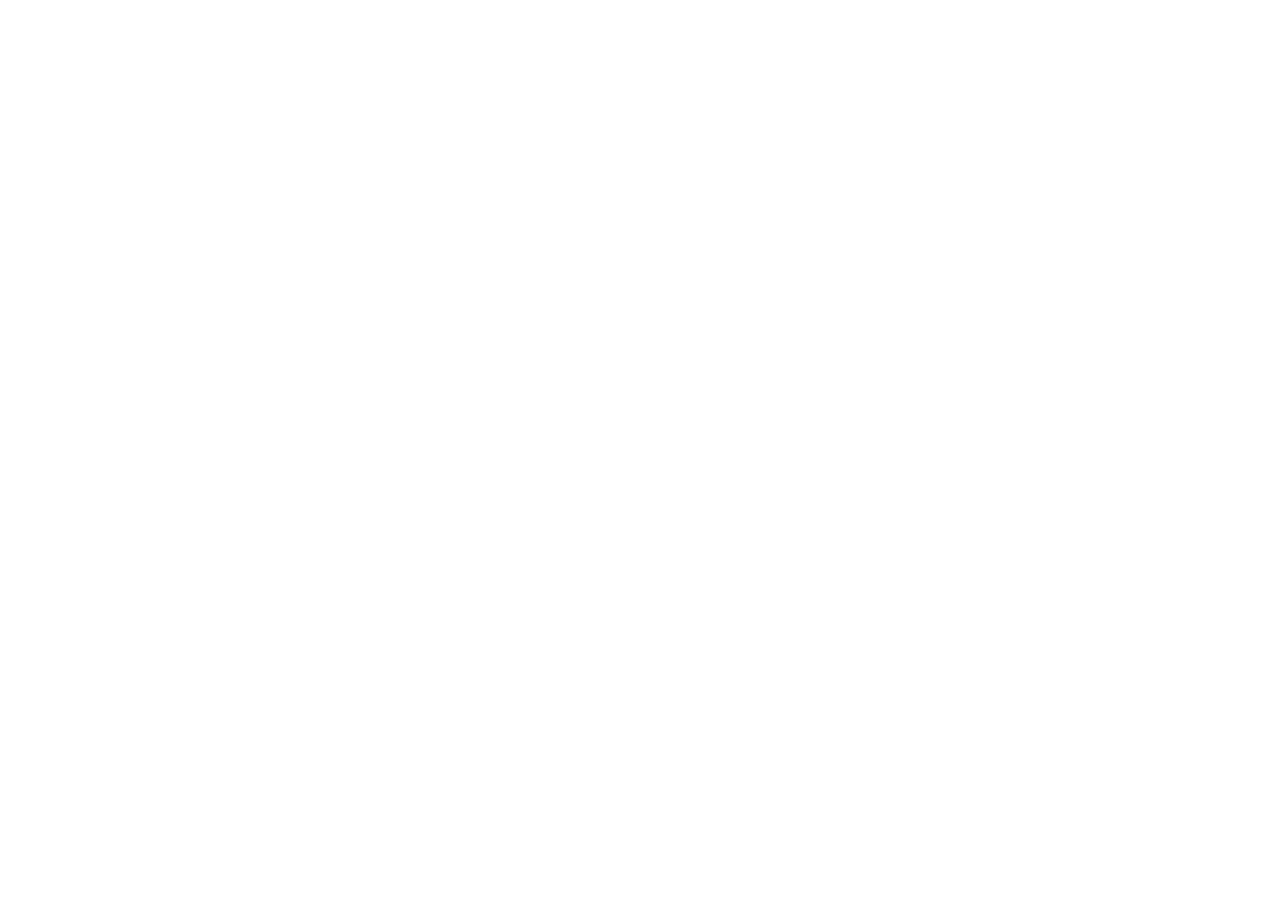
==== index.html @ 25ae1224 "Add basic structure of website." ====
<!DOCTYPE html>
<html lang="de">
<head>
<meta charset="UTF-8">
<meta name="viewport" content="width=device-width, initial-scale=1.0">
<title> markjahnke.de</title>
<link href="https://fonts.googleapis.com/css2?family=JetBrains+Mono:wght@400;700&family=Inter:wght@400;600&display=swap" rel="stylesheet">
</head>

</html>
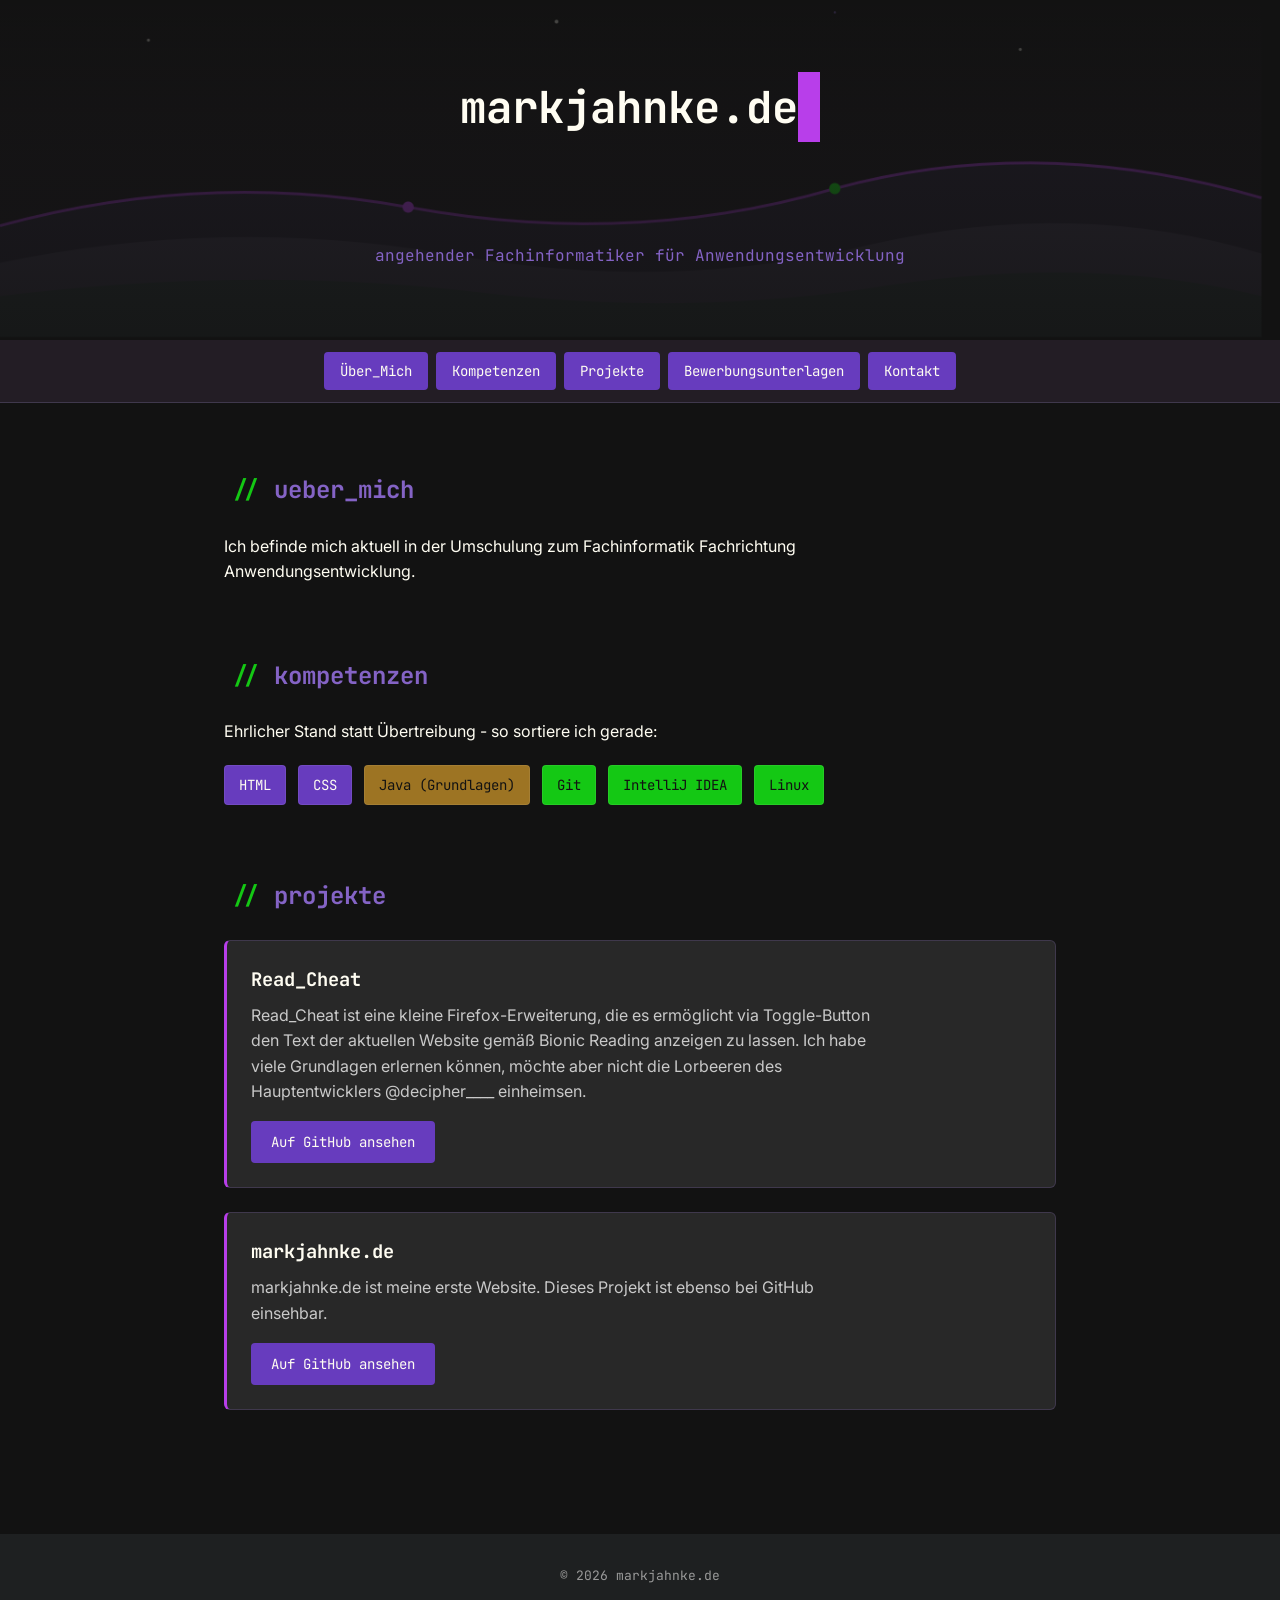
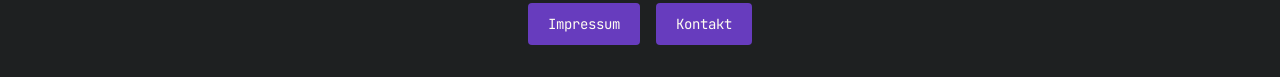
==== commit a5a0e23e: "add subpages and expand legal notice" ====
--- a/index.html
+++ b/index.html
@@ -1,10 +1,98 @@
 <!DOCTYPE html>
-<html lang="de">
-<head>
-<meta charset="UTF-8">
-<meta name="viewport" content="width=device-width, initial-scale=1.0">
-<title> markjahnke.de</title>
-<link href="https://fonts.googleapis.com/css2?family=JetBrains+Mono:wght@400;700&family=Inter:wght@400;600&display=swap" rel="stylesheet">
-</head>
+<html lang="de" xmlns="http://www.w3.org/1999/html">
+    <head>
+        <meta charset="UTF-8">
+        <meta name="viewport" content="width=device-width, initial-scale=1.0">
+        <title> markjahnke.de</title>
+        <link href="https://fonts.googleapis.com/css2?family=JetBrains+Mono:wght@400;700&family=Inter:wght@400;600&display=swap" rel="stylesheet">
+        <link rel="stylesheet" href="css/style.css">
+        <link rel="icon" type="image/png" href="images/hero-banner-bewerbungsunterlagen.png">
+    </head>
 
+<body>
+
+<header id="hero-banner">
+        <h1> markjahnke.de<span class="cursor">&nbsp;</span></h1>
+        <p>angehender Fachinformatiker für Anwendungsentwicklung</p>
+</header>
+
+<header class="nav-bar">
+    <nav>
+        <ul class="nav-menu">
+            <li><a href="#ueber-mich" class="btn">Über_Mich</a></li>
+            <li><a href="#kompetenzen" class="btn">Kompetenzen</a></li>
+            <li><a href="projekte" class="btn">Projekte</a> </li>
+            <li class="dropdown">
+                <a href="#bewerbungsunterlagen" class="btn">Bewerbungsunterlagen</a>
+                <ul class="dropdown-menu">
+                    <li><a href="persoenliches_profil.html" class="btn">Persönliches_Profil</a></li>
+                    <li><a href="lebenslauf.html" class="btn">Lebenslauf</a></li>
+                </ul>
+            </li>
+            <li><a href="mailto:mark@jahnke-hattingen.de?subject=Kontaktanfrage" class="btn">Kontakt</a></li>
+        </ul>
+    </nav>
+</header>
+
+<main>
+
+    <section id="ueber-mich">
+        <h2>ueber_mich</h2>
+        <p>
+            Ich befinde mich aktuell in der Umschulung zum Fachinformatik Fachrichtung
+            Anwendungsentwicklung.
+        </p>
+    </section>
+
+    <section id="kompetenzen">
+        <h2>kompetenzen</h2>
+        <p>Ehrlicher Stand statt Übertreibung - so sortiere ich gerade:</p>
+        <div class="tag-grid">
+            <span class="tag tag-frontend">HTML</span>
+            <span class="tag tag-frontend">CSS</span>
+            <span class="tag tag-learning">Java (Grundlagen)</span>
+            <span class="tag tag-tools">Git</span>
+            <span class="tag tag-tools">IntelliJ IDEA</span>
+            <span class="tag tag-tools">Linux</span>
+        </div>
+    </section>
+
+    <section id="projekte">
+        <h2>projekte</h2>
+        <div class="project-card">
+            <h3>Read_Cheat</h3>
+            <p>
+                Read_Cheat ist eine kleine Firefox-Erweiterung,
+                die es ermöglicht via Toggle-Button den Text der
+                aktuellen Website gemäß Bionic Reading anzeigen zu
+                lassen. Ich habe viele Grundlagen erlernen können,
+                möchte aber nicht die Lorbeeren des Hauptentwicklers
+                @decipher____ einheimsen.
+            </p>
+            <a href="#" class="btn">Auf GitHub ansehen</a>
+        </div>
+
+        <div class="project-card">
+            <h3>markjahnke.de</h3>
+            <p>
+                markjahnke.de ist meine erste Website.
+                Dieses Projekt ist ebenso bei GitHub einsehbar.
+            </p>
+            <a href="#" class="btn">Auf GitHub ansehen</a>
+        </div>
+
+
+    </section>
+
+</main>
+
+<footer>
+    <div class="footer-content">
+        <p>&copy; 2026 markjahnke.de</p>
+        <a href="impressum.html" class="btn">Impressum</a>
+        <a href="mailto:mark@jahnke-hattingen.de?subject=Kontaktanfrage" class="btn">Kontakt</a>
+    </div>
+</footer>
+
+</body>
 </html>
--- a/css/style.css
+++ b/css/style.css
@@ -0,0 +1,498 @@
+
+
+/*
+CSS-VARIABLEN:
+Mit --name definiert man einmal eine Farbe,
+die überall mit var(--name) wiederverwendet
+werden kann. Ändert man den Wert in Root,
+so ändert sich der Wert überall auf der Seite.
+ */
+:root {
+    --bg-base: #121212;
+    --bg-dark: #1E2021;
+    --bg-card: #282828;
+    --bg-nav: #231D25;
+    --bg-dropdown: #292335;
+    --border-violet: #3F384C;
+    --accent: #673CBE;
+    --accent-light: #8463C5;
+    --accent-signature: #B83EEA;
+    --tag-green: #14C814;
+    --tag-orange: #997121;
+    --tag-yellow: #9D7423;
+    --tag-blue: #2A3F8F;
+    --tag-red: #EE5E62;
+    --text-main: #FFFDF2;
+    --font-mono: 'JetBrains Mono', monospace;
+    --font-sans: 'Inter', system-ui, sans-serif;
+    --link-color: var(--tag-green)
+}
+
+/*
+Grund-Reset, damit Browser-Standardabstände nicht stören
+ */
+* {
+    margin: 0;
+    padding: 0;
+    box-sizing: border-box; /* Padding wird in die Breite eingerechnet, nicht addiert. */
+}
+
+body {
+    background-color: var(--bg-base);
+    color: var(--text-main);
+    font-family: var(--font-sans);
+    line-height: 1.6;
+}
+
+/* ===========================
+    HERO-BANNER
+ ============================*/
+#hero-banner {
+    background-image:
+        linear-gradient(180deg, rgba(18,18,18,0.55), rgba(18,18,18,0.85)),
+        url("../images/hero-banner-bewerbungsunterlagen.png");
+/*
+Würde ich ein Hero-Banner-Bild haben wollen müsste hier folgendes stehen:
+url("images/hero-banner.png");
+ */
+
+    background-size: cover;
+    background-position: center;
+    height: 340px;
+    display: flex;
+    flex-direction: column;
+    align-items: center;
+    justify-content: center;
+    text-align: center;
+}
+
+#hero-banner h1 {
+    font-family: var(--font-mono);
+    font-size: 44px;
+    color: var(--text-main);
+    margin-bottom: 101px;
+}
+
+.cursor {
+    display: inline-block;
+    width: 0.5em;
+    background-color: var(--accent-signature);
+    animation: blink 1s steps(1) infinite;
+}
+@keyframes blink {
+    50% { opacity: 0; }
+}
+
+#hero-banner p {
+    font-family: var(--font-mono);
+    color: var(--accent-light);
+    margin-top: 0px;
+    font-size: 16px;
+    margin-bottom: 0px;
+  }
+
+/* ==========================
+    NAVIGATION
+ ==========================*/
+header.nav-bar {
+    background-color: var(--bg-nav);
+    border-bottom: 1px solid var(--border-violet);
+}
+
+.nav-menu {
+    list-style: none;
+    display: flex;
+    justify-content: center;
+    flex-wrap: wrap;
+    gap: 8px;
+    padding: 12px 0;
+}
+
+.nav-menu a {
+    display: inline-block;
+    padding: 8px 16px;
+    color: var(--text-main);
+    text-decoration: none;
+    font-size: 14px;
+    font-family: var(--font-mono);
+    border-radius: 4px;
+    transition: background-color 0.2s ease, color 0.2s ease;
+}
+
+.nav-menu a:hover {
+    background-color: var(--accent);
+    color: var(--text-main);
+}
+
+a {
+    color: var(--link-color);
+}
+
+a:hover {
+    color: var(--accent-light);
+}
+
+.dropdown {
+    position: relative;
+}
+
+.dropdown-menu {
+    display: none;
+    position: absolute;
+    top: 100%;
+    left: 0;
+    background-color: var(--bg-dropdown);
+    border: 1px solid var(--border-violet);
+    list-style: none;
+    min-width: 180px;
+    padding: 6px 0;
+    z-index: 10;
+}
+
+.dropdown:hover .dropdown-menu {
+    display: block;
+}
+
+.dropdown-menu li a {
+    display: block;
+    padding: 8px 16px;
+    font-size: 13px;
+}
+
+.dropdown-menu li a:hover {
+    background-color: var(--accent);
+}
+
+/* ==================
+    Hauptinhalt
+==================== */
+main {
+    max-width: 880px;
+    margin: auto;
+    padding: 60px 24px;
+}
+
+section {
+    margin-bottom: 64px;
+}
+
+h2 {
+    font-family: var(--font-mono);
+    font-size: 24px;
+    color: var(--accent-light);
+    margin-bottom: 16px;
+    padding: 8px;
+}
+
+h2::before {
+    content: "// ";
+    color: var(--tag-green);
+}
+
+section p {
+    max-width: 640px;
+}
+
+/*
+SKILL-TAGS
+Jede Farbe steht für eine Kategorie -
+ wie Syntax-Highlighting im Editor.
+ */
+.tag-grid {
+    display: flex;
+    flex-wrap: wrap;
+    gap: 12px;
+    margin-top: 20px;
+}
+
+.tag {
+    font-family: var(--font-mono);
+    font-size: 14px;
+    padding: 8px 14px;
+    border-radius: 4px;
+    color: var(--text-main);
+    border: 1px solid rgba(255,255,255,0.08);
+}
+
+.tag-frontend   { background-color: var(--accent); }
+.tag-tools      { background-color: var(--tag-green); color: #121212; }
+.tag-logik      { background-color: var(--tag-blue); }
+.tag-learning   { background-color: var(--tag-yellow); color: #121212; }
+.tag-soft       { background-color: var(--accent-light); }
+
+/* ====================
+    PROJEKT-KARTE
+===================== */
+.project-card {
+    background-color: var(--bg-card);
+    border: 1px solid var(--border-violet);
+    border-left: 3px solid var(--accent-signature);
+    padding: 24px;
+    border-radius: 6px;
+}
+
+.project-card + .project-card {
+    margin-top: 24px;
+}
+
+.project-card h3 {
+    font-family: var(--font-mono);
+    color: var(--text-main);
+    margin-bottom: 8px;
+}
+
+.project-card p {
+    color: #c9c9c9;
+    margin-bottom: 16px;
+}
+
+.btn {
+    display: inline-block;
+    padding: 10px 20px;
+    background-color: var(--accent);
+    color: var(--text-main);
+    text-decoration: none;
+    border-radius: 4px;
+    font-family: var(--font-mono);
+    font-size: 14px;
+    transition: background-color 0.2s ease;
+}
+
+.btn:hover {
+    background-color: var(--accent-light);
+}
+
+/* ================
+    FOOTER
+=================== */
+footer {
+    text-align: center;
+    background-color: var(--bg-dark);
+    padding-top: 0;
+}
+
+#hero-bottom-banner {
+    width: 100%;
+    height: auto;
+    display: block;
+}
+
+footer .footer-content {
+    padding: 32px 24px;
+}
+
+footer p {
+    color: #9a9a9a;
+    font-size: 13px;
+    margin-bottom: 16px;
+    font-family: var(--font-mono);
+}
+
+footer .btn {
+    margin: 0 6px;
+}
+
+/*
+Hier folgt das Styling des Lebenslaufs.
+ */
+.lebenslauf-header {
+    margin-bottom: 48px;
+    padding-bottom: 16px;
+    border-bottom: 1px solid var(--border-violet);
+}
+
+.lebenslauf-header h1 {
+    font-family: var(--font-mono);
+    font-size: 28px;
+    font-weight: 400;
+    color: var(--text-main);
+    border-left: none;
+    padding-left: 0;
+}
+
+.slash {
+    color: var(--tag-green);
+    font-size: 32px;
+    font-weight: 700;
+    margin-right: 8px;
+}
+
+.lebenslauf-header .label {
+    font-family: var(--font-mono);
+    font-size: 12px;
+    color: var(--accent-light);
+    letter-spacing: 0.12em;
+    text-transform: uppercase;
+}
+
+/* Timeline-Container */
+.timeline {
+    position: relative;
+    padding-left: 0;
+}
+
+/* Vertikale Linie */
+.timeline::before {
+    content: "";
+    position: absolute;
+    left: 120px;
+    top: 0;
+    bottom: 0;
+    width: 1px;
+    background: linear-gradient(
+            to bottom,
+            var(--accent-signature),
+            var(--accent) 60%,
+            var(--border-violet)
+    );
+}
+
+.timeline-item {
+    display: grid;
+    grid-template-columns: 120px 32px 1fr;
+    gap: 0 0;
+    margin-bottom: 32px;
+    position: relative;
+}
+
+/* Jahreszahl links */
+.timeline-date {
+    font-family: var(--font-mono);
+    font-size: 11px;
+    color: #6a6a6a;
+    text-align: right;
+    padding-right: 16px;
+    padding-top: 18px;
+    line-height: 1.4;
+    white-space: nowrap;
+}
+
+.timeline-date .date-current {
+    color: var(--accent-signature);
+    font-weight: 700;
+}
+
+/* Punkt auf der Linie */
+.timeline-dot {
+    display: flex;
+    align-items: flex-start;
+    justify-content: center;
+    padding-top: 20px;
+    position: relative;
+    z-index: 1;
+}
+
+.timeline-dot::after {
+    content: "";
+    width: 10px;
+    height: 10px;
+    border-radius: 50%;
+    background-color: var(--accent);
+    border: 2px solid var(--bg-base);
+    flex-shrink: 0;
+}
+
+.timeline-item.aktuell .timeline-dot::after {
+    background-color: var(--accent-signature);
+    box-shadow: 0 0 8px var(--accent-signature);
+}
+
+/* Karte rechts */
+.timeline-card {
+    background-color: var(--bg-card);
+    border: 1px solid var(--border-violet);
+    border-radius: 4px;
+    padding: 18px 20px;
+    margin-left: 16px;
+}
+
+.timeline-card h3 {
+    font-family: var(--font-sans);
+    font-size: 15px;
+    font-weight: 600;
+    color: var(--text-main);
+    margin-bottom: 4px;
+}
+
+.timeline-card .institution {
+    font-family: var(--font-mono);
+    font-size: 12px;
+    color: var(--accent-signature);
+    margin-bottom: 8px;
+}
+
+.timeline-card .institution span {
+    color: #555;
+    margin: 0 6px;
+}
+
+.timeline-card p {
+    font-family: var(--font-sans);
+    font-size: 13px;
+    color: #a0a0a0;
+    line-height: 1.6;
+    max-width: 100%;
+    margin-bottom: 10px;
+}
+
+/* Tag-Chips in der Timeline */
+.timeline-tags {
+    display: flex;
+    flex-wrap: wrap;
+    gap: 6px;
+    margin-top: 8px;
+}
+
+.timeline-tag {
+    font-family: var(--font-mono);
+    font-size: 11px;
+    padding: 3px 10px;
+    border-radius: 3px;
+    color: var(--text-main);
+    background-color: rgba(103, 60, 190, 0.25);
+    border: 1px solid var(--accent);
+}
+
+.timeline-tag.green  { background-color: rgba(20, 200, 20, 0.12); border-color: var(--tag-green); color: var(--tag-green); }
+.timeline-tag.yellow { background-color: rgba(157, 116, 35, 0.2); border-color: var(--tag-yellow); }
+.timeline-tag.blue   { background-color: rgba(42, 63, 143, 0.3); border-color: #4a6abf; }
+
+/*
+PERSOENLICHES_PROFIL
+ */
+
+.persoenliches_profil-header {
+    font-family: var(--font-mono);
+    font-size: 28px;
+    font-weight: 400;
+    color: var(--text-main);
+    border-left: none;
+    padding-left: 0;
+}
+
+/* ================
+    IMPRESSUM
+================= */
+.impressum-meta {
+    font-family: var(--font-mono);
+    font-size: 12px;
+    color: #6a6a6a;
+    margin-bottom: 24px;
+}
+
+.impressum-heading {
+    font-family: var(--font-mono);
+    font-size: 14px;
+    color: var(--accent-light);
+    margin-top: 24px;
+    margin-bottom: 8px;
+    text-transform: uppercase;
+    letter-spacing: 0.08em;
+}
+
+.impressum-hinweis {
+    color: #6a6a6a;
+    font-size: 13px;
+}
+
+
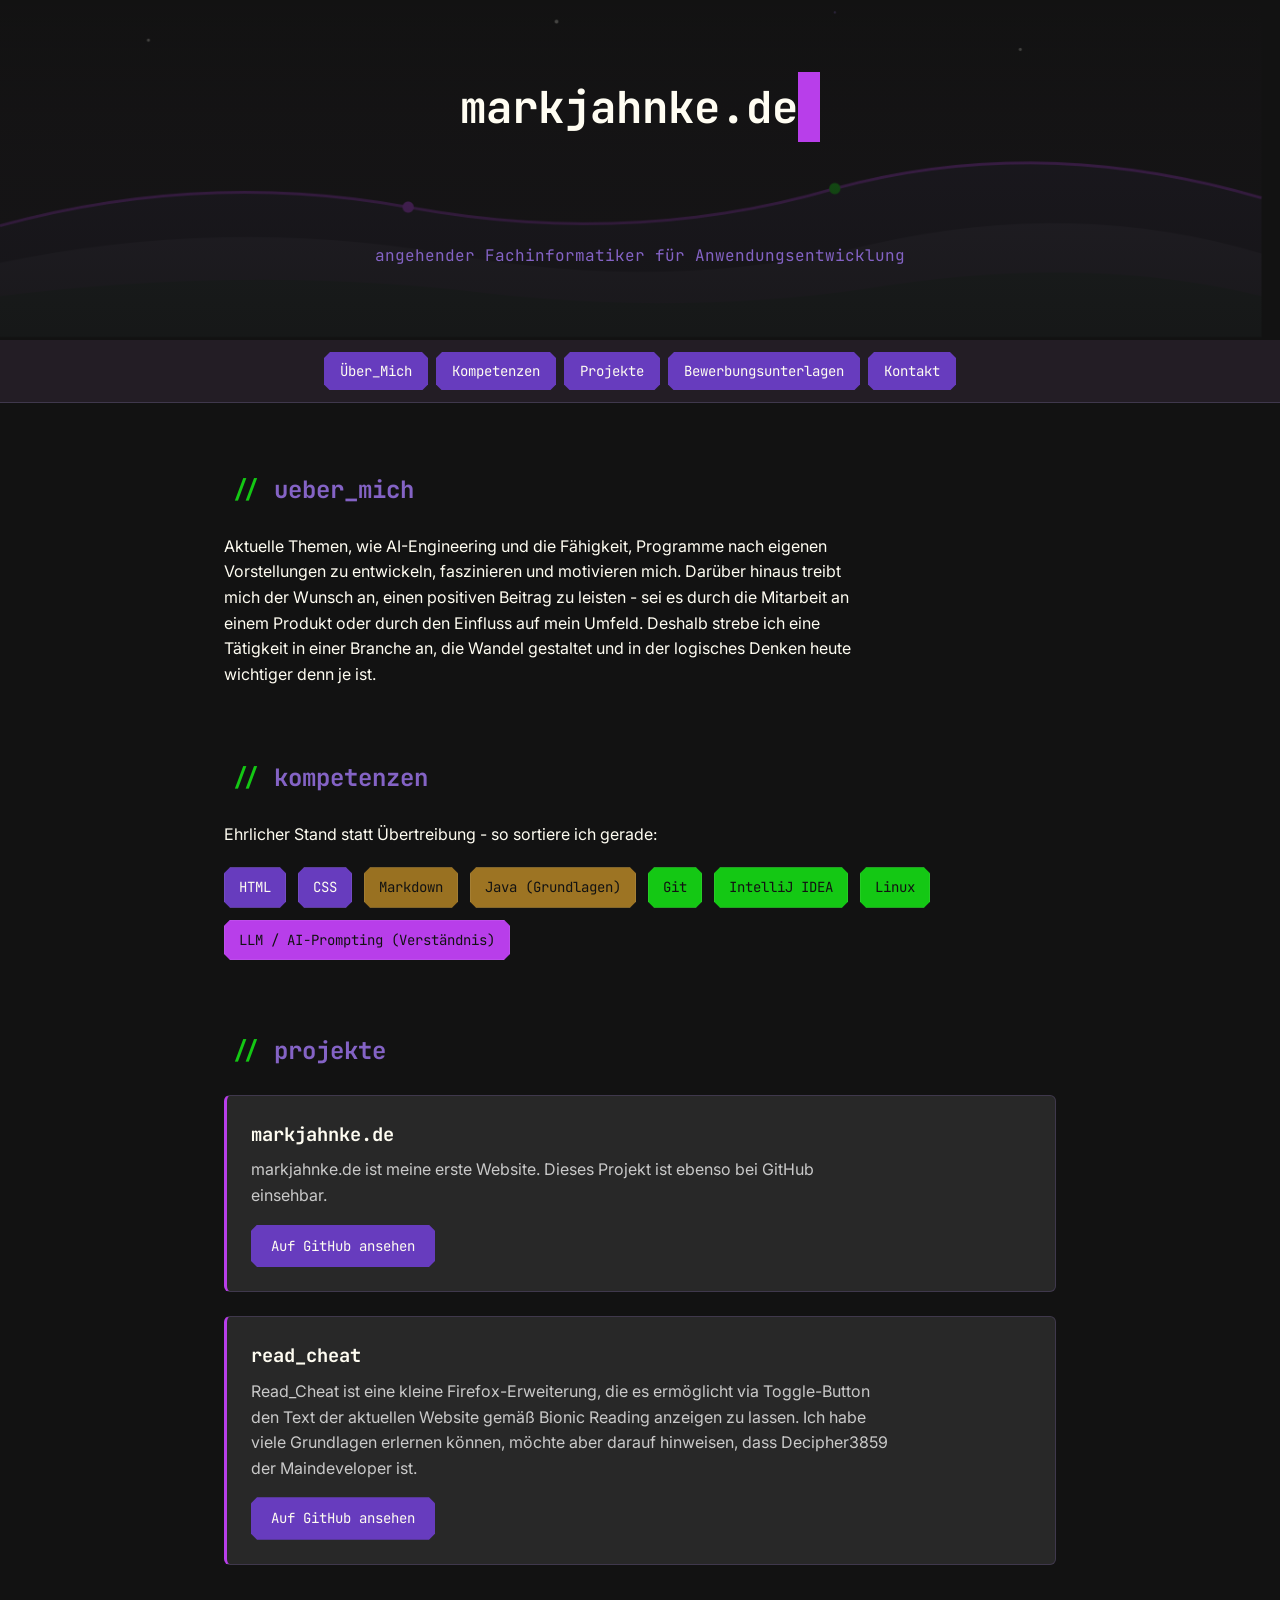
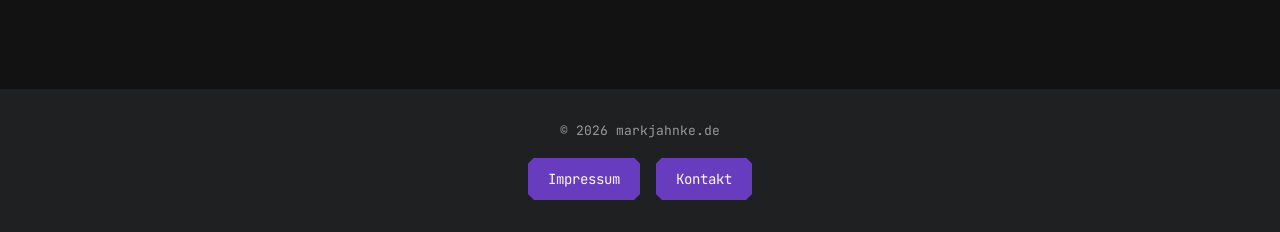
==== commit 688af7ef: "Cleaned up folder structure, removed unnecessary files, and made changes to various files" ====
--- a/index.html
+++ b/index.html
@@ -21,15 +21,14 @@
         <ul class="nav-menu">
             <li><a href="#ueber-mich" class="btn">Über_Mich</a></li>
             <li><a href="#kompetenzen" class="btn">Kompetenzen</a></li>
-            <li><a href="projekte" class="btn">Projekte</a> </li>
+            <li><a href="#projekte" class="btn">Projekte</a> </li>
             <li class="dropdown">
                 <a href="#bewerbungsunterlagen" class="btn">Bewerbungsunterlagen</a>
                 <ul class="dropdown-menu">
-                    <li><a href="persoenliches_profil.html" class="btn">Persönliches_Profil</a></li>
                     <li><a href="lebenslauf.html" class="btn">Lebenslauf</a></li>
                 </ul>
             </li>
-            <li><a href="mailto:mark@jahnke-hattingen.de?subject=Kontaktanfrage" class="btn">Kontakt</a></li>
+            <li><a href="mailto:kontakt@markjahnke.de?subject=Kontaktanfrage" class="btn">Kontakt</a></li>
         </ul>
     </nav>
 </header>
@@ -39,8 +38,13 @@
     <section id="ueber-mich">
         <h2>ueber_mich</h2>
         <p>
-            Ich befinde mich aktuell in der Umschulung zum Fachinformatik Fachrichtung
-            Anwendungsentwicklung.
+            Aktuelle Themen, wie AI-Engineering und die Fähigkeit, Programme
+            nach eigenen Vorstellungen zu entwickeln, faszinieren und
+            motivieren mich. Darüber hinaus treibt mich der Wunsch an, einen
+            positiven Beitrag zu leisten - sei es durch die Mitarbeit an
+            einem Produkt oder durch den Einfluss auf mein Umfeld. Deshalb
+            strebe ich eine Tätigkeit in einer Branche an, die Wandel
+            gestaltet und in der logisches Denken heute wichtiger denn je ist.
         </p>
     </section>
 
@@ -50,35 +54,38 @@
         <div class="tag-grid">
             <span class="tag tag-frontend">HTML</span>
             <span class="tag tag-frontend">CSS</span>
+            <span class="tag tag-markdown">Markdown</span>
             <span class="tag tag-learning">Java (Grundlagen)</span>
             <span class="tag tag-tools">Git</span>
             <span class="tag tag-tools">IntelliJ IDEA</span>
             <span class="tag tag-tools">Linux</span>
+            <span class="tag tag-LLM">LLM / AI-Prompting (Verständnis)</span>
         </div>
     </section>
 
     <section id="projekte">
         <h2>projekte</h2>
         <div class="project-card">
-            <h3>Read_Cheat</h3>
+            <h3>markjahnke.de</h3>
+            <p>
+                markjahnke.de ist meine erste Website.
+                Dieses Projekt ist ebenso bei GitHub einsehbar.
+            </p>
+            <a href="https://github.com/markskram/web_portfolio" class="btn">Auf GitHub ansehen</a>
+        </div>
+
+
+        <div class="project-card">
+            <h3>read_cheat</h3>
             <p>
                 Read_Cheat ist eine kleine Firefox-Erweiterung,
                 die es ermöglicht via Toggle-Button den Text der
                 aktuellen Website gemäß Bionic Reading anzeigen zu
                 lassen. Ich habe viele Grundlagen erlernen können,
-                möchte aber nicht die Lorbeeren des Hauptentwicklers
-                @decipher____ einheimsen.
+                möchte aber darauf hinweisen, dass Decipher3859 der
+                Maindeveloper ist.
             </p>
-            <a href="#" class="btn">Auf GitHub ansehen</a>
-        </div>
-
-        <div class="project-card">
-            <h3>markjahnke.de</h3>
-            <p>
-                markjahnke.de ist meine erste Website.
-                Dieses Projekt ist ebenso bei GitHub einsehbar.
-            </p>
-            <a href="#" class="btn">Auf GitHub ansehen</a>
+            <a href="https://github.com/Decipher3859/read_cheat" class="btn">Auf GitHub ansehen</a>
         </div>
 
 
@@ -90,7 +97,7 @@
     <div class="footer-content">
         <p>&copy; 2026 markjahnke.de</p>
         <a href="impressum.html" class="btn">Impressum</a>
-        <a href="mailto:mark@jahnke-hattingen.de?subject=Kontaktanfrage" class="btn">Kontakt</a>
+        <a href="mailto:kontakt@markjahnke.de?subject=Kontaktanfrage" class="btn">Kontakt</a>
     </div>
 </footer>
 
--- a/css/style.css
+++ b/css/style.css
@@ -209,9 +209,12 @@
     font-family: var(--font-mono);
     font-size: 14px;
     padding: 8px 14px;
-    border-radius: 4px;
+    /*
+    border-radius: 0px;
+     */
     color: var(--text-main);
     border: 1px solid rgba(255,255,255,0.08);
+
 }
 
 .tag-frontend   { background-color: var(--accent); }
@@ -219,7 +222,21 @@
 .tag-logik      { background-color: var(--tag-blue); }
 .tag-learning   { background-color: var(--tag-yellow); color: #121212; }
 .tag-soft       { background-color: var(--accent-light); }
-
+.tag-markdown   { background-color: var(--tag-orange); color: #121212; }
+.tag-LLM        { background-color: var(--accent-signature); color: #121212; }
+
+.tag, .btn, .timeline-tag {
+    clip-path: polygon(
+            6px 0%,              /* oben-links */
+            calc(100% - 6px) 0%, /* oben-rechts */
+            100% 6px,
+            100% calc(100% - 6px), /* unten-rechts */
+            calc(100% - 6px) 100%,
+            6px 100%,            /* unten-links */
+            0% calc(100% - 6px),
+            0% 6px
+    );
+}
 /* ====================
     PROJEKT-KARTE
 ===================== */
@@ -256,6 +273,7 @@
     font-family: var(--font-mono);
     font-size: 14px;
     transition: background-color 0.2s ease;
+
 }
 
 .btn:hover {
@@ -450,25 +468,11 @@
     border-radius: 3px;
     color: var(--text-main);
     background-color: rgba(103, 60, 190, 0.25);
-    border: 1px solid var(--accent);
 }
 
 .timeline-tag.green  { background-color: rgba(20, 200, 20, 0.12); border-color: var(--tag-green); color: var(--tag-green); }
 .timeline-tag.yellow { background-color: rgba(157, 116, 35, 0.2); border-color: var(--tag-yellow); }
 .timeline-tag.blue   { background-color: rgba(42, 63, 143, 0.3); border-color: #4a6abf; }
-
-/*
-PERSOENLICHES_PROFIL
- */
-
-.persoenliches_profil-header {
-    font-family: var(--font-mono);
-    font-size: 28px;
-    font-weight: 400;
-    color: var(--text-main);
-    border-left: none;
-    padding-left: 0;
-}
 
 /* ================
     IMPRESSUM
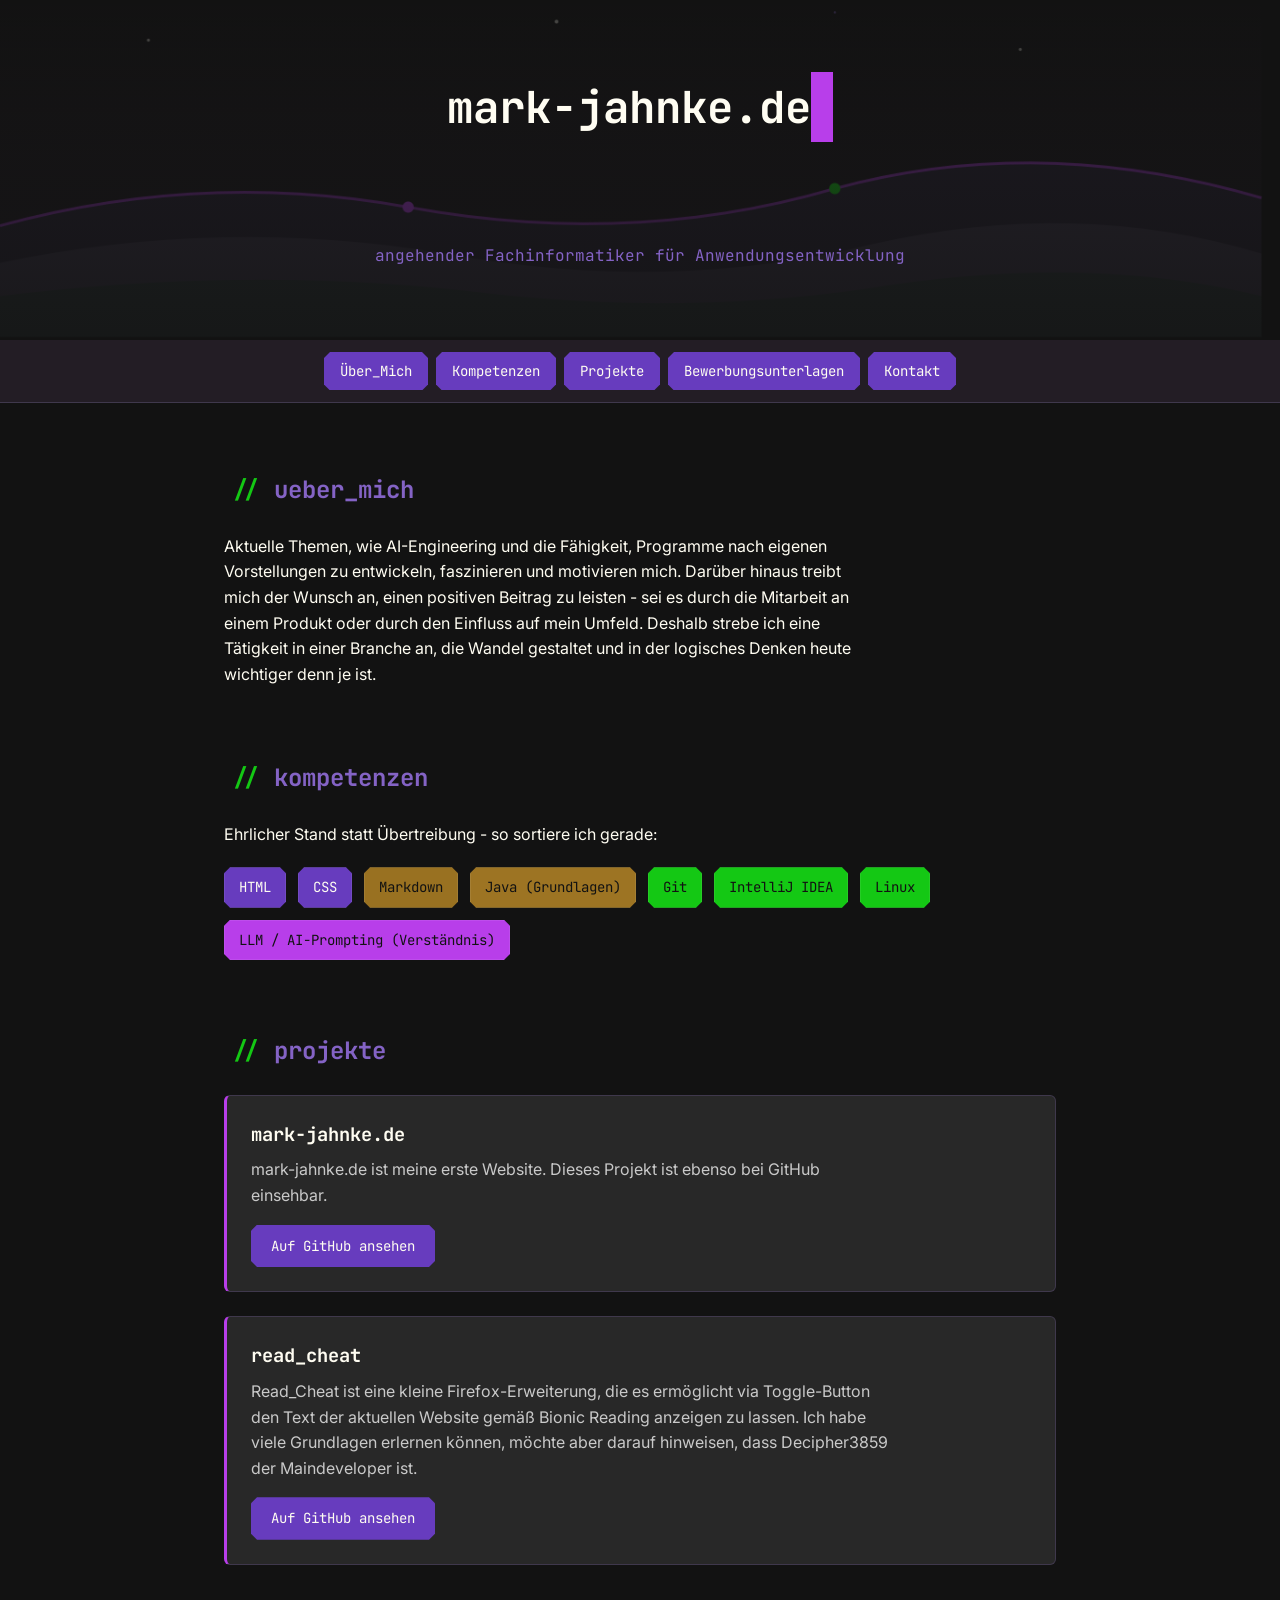
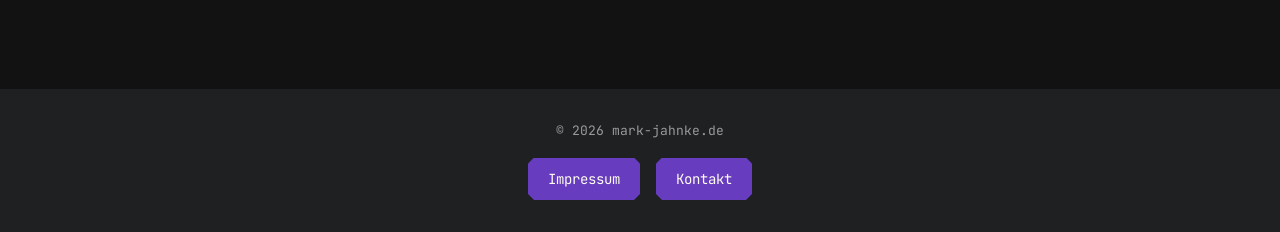
==== commit 2ceedad1: "change domain to mark-jahnke.de" ====
--- a/index.html
+++ b/index.html
@@ -3,7 +3,7 @@
     <head>
         <meta charset="UTF-8">
         <meta name="viewport" content="width=device-width, initial-scale=1.0">
-        <title> markjahnke.de</title>
+        <title>mark-jahnke.de</title>
         <link href="https://fonts.googleapis.com/css2?family=JetBrains+Mono:wght@400;700&family=Inter:wght@400;600&display=swap" rel="stylesheet">
         <link rel="stylesheet" href="css/style.css">
         <link rel="icon" type="image/png" href="images/hero-banner-bewerbungsunterlagen.png">
@@ -12,7 +12,7 @@
 <body>
 
 <header id="hero-banner">
-        <h1> markjahnke.de<span class="cursor">&nbsp;</span></h1>
+        <h1> mark-jahnke.de<span class="cursor">&nbsp;</span></h1>
         <p>angehender Fachinformatiker für Anwendungsentwicklung</p>
 </header>
 
@@ -23,12 +23,12 @@
             <li><a href="#kompetenzen" class="btn">Kompetenzen</a></li>
             <li><a href="#projekte" class="btn">Projekte</a> </li>
             <li class="dropdown">
-                <a href="#bewerbungsunterlagen" class="btn">Bewerbungsunterlagen</a>
+                <a href="" class="btn">Bewerbungsunterlagen</a>
                 <ul class="dropdown-menu">
                     <li><a href="lebenslauf.html" class="btn">Lebenslauf</a></li>
                 </ul>
             </li>
-            <li><a href="mailto:kontakt@markjahnke.de?subject=Kontaktanfrage" class="btn">Kontakt</a></li>
+            <li><a href="mailto:kontakt@mark-jahnke.de?subject=Kontaktanfrage" class="btn">Kontakt</a></li>
         </ul>
     </nav>
 </header>
@@ -66,9 +66,9 @@
     <section id="projekte">
         <h2>projekte</h2>
         <div class="project-card">
-            <h3>markjahnke.de</h3>
+            <h3>mark-jahnke.de</h3>
             <p>
-                markjahnke.de ist meine erste Website.
+                mark-jahnke.de ist meine erste Website.
                 Dieses Projekt ist ebenso bei GitHub einsehbar.
             </p>
             <a href="https://github.com/markskram/web_portfolio" class="btn">Auf GitHub ansehen</a>
@@ -95,9 +95,9 @@
 
 <footer>
     <div class="footer-content">
-        <p>&copy; 2026 markjahnke.de</p>
+        <p>&copy; 2026 mark-jahnke.de</p>
         <a href="impressum.html" class="btn">Impressum</a>
-        <a href="mailto:kontakt@markjahnke.de?subject=Kontaktanfrage" class="btn">Kontakt</a>
+        <a href="mailto:kontakt@mark-jahnke.de?subject=Kontaktanfrage" class="btn">Kontakt</a>
     </div>
 </footer>
 
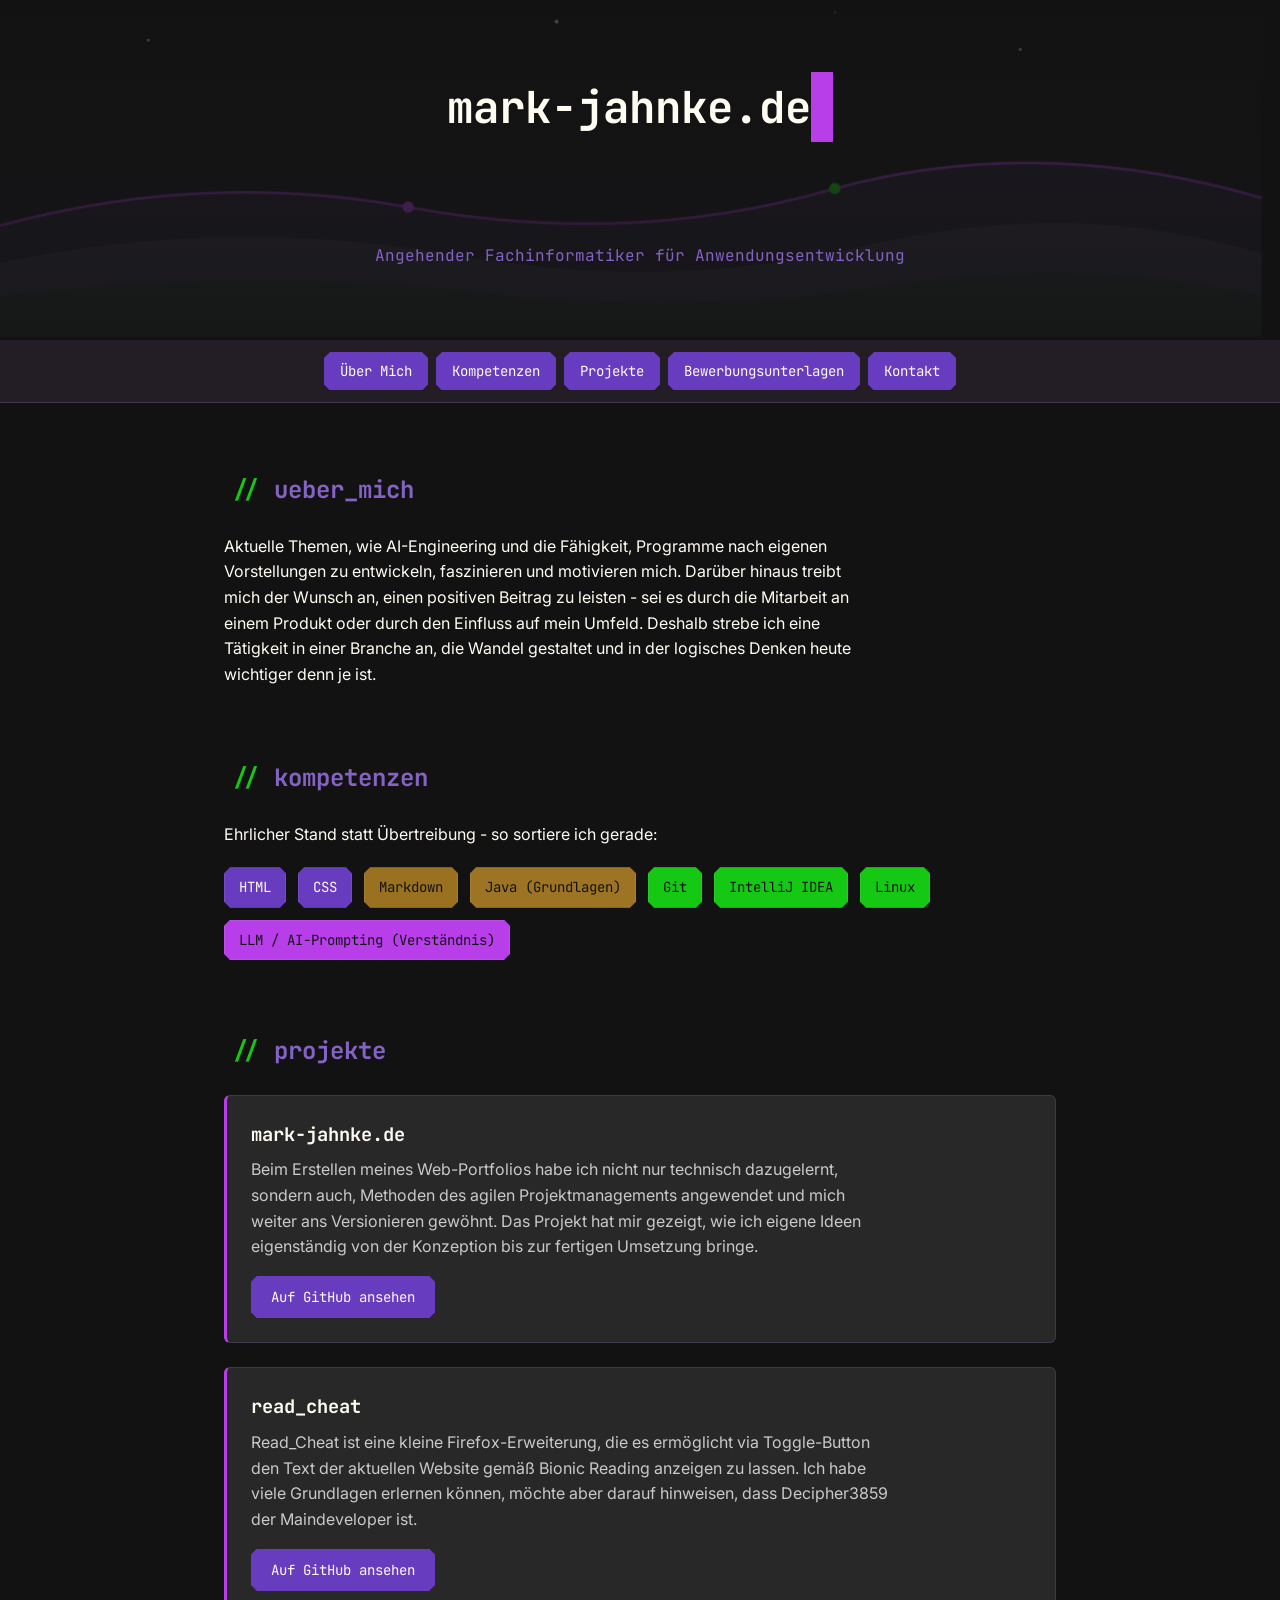
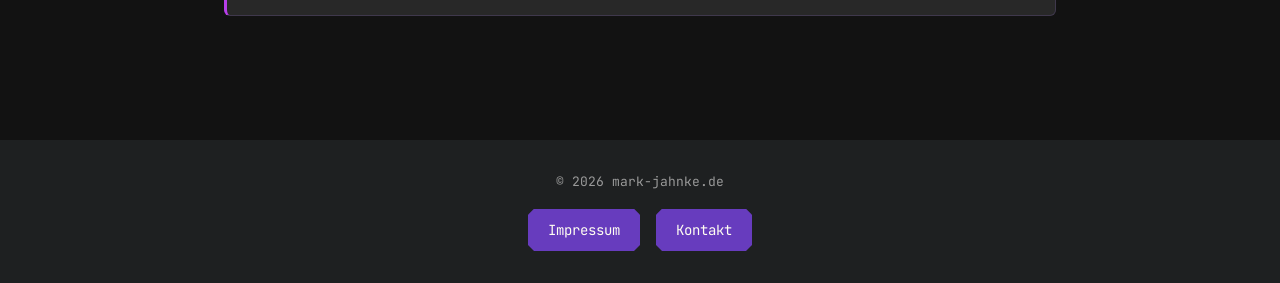
==== commit 7e11ba43: "Fix typo and update description" ====
--- a/index.html
+++ b/index.html
@@ -13,13 +13,13 @@
 
 <header id="hero-banner">
         <h1> mark-jahnke.de<span class="cursor">&nbsp;</span></h1>
-        <p>angehender Fachinformatiker für Anwendungsentwicklung</p>
+        <p>Angehender Fachinformatiker für Anwendungsentwicklung</p>
 </header>
 
 <header class="nav-bar">
     <nav>
         <ul class="nav-menu">
-            <li><a href="#ueber-mich" class="btn">Über_Mich</a></li>
+            <li><a href="#ueber-mich" class="btn">Über Mich</a></li>
             <li><a href="#kompetenzen" class="btn">Kompetenzen</a></li>
             <li><a href="#projekte" class="btn">Projekte</a> </li>
             <li class="dropdown">
@@ -68,8 +68,12 @@
         <div class="project-card">
             <h3>mark-jahnke.de</h3>
             <p>
-                mark-jahnke.de ist meine erste Website.
-                Dieses Projekt ist ebenso bei GitHub einsehbar.
+                Beim Erstellen meines Web-Portfolios habe ich
+                nicht nur technisch dazugelernt, sondern auch,
+                Methoden des agilen Projektmanagements angewendet und
+                mich weiter ans Versionieren gewöhnt. Das Projekt hat
+                mir gezeigt, wie ich eigene Ideen eigenständig von der
+                Konzeption bis zur fertigen Umsetzung bringe.
             </p>
             <a href="https://github.com/markskram/web_portfolio" class="btn">Auf GitHub ansehen</a>
         </div>
